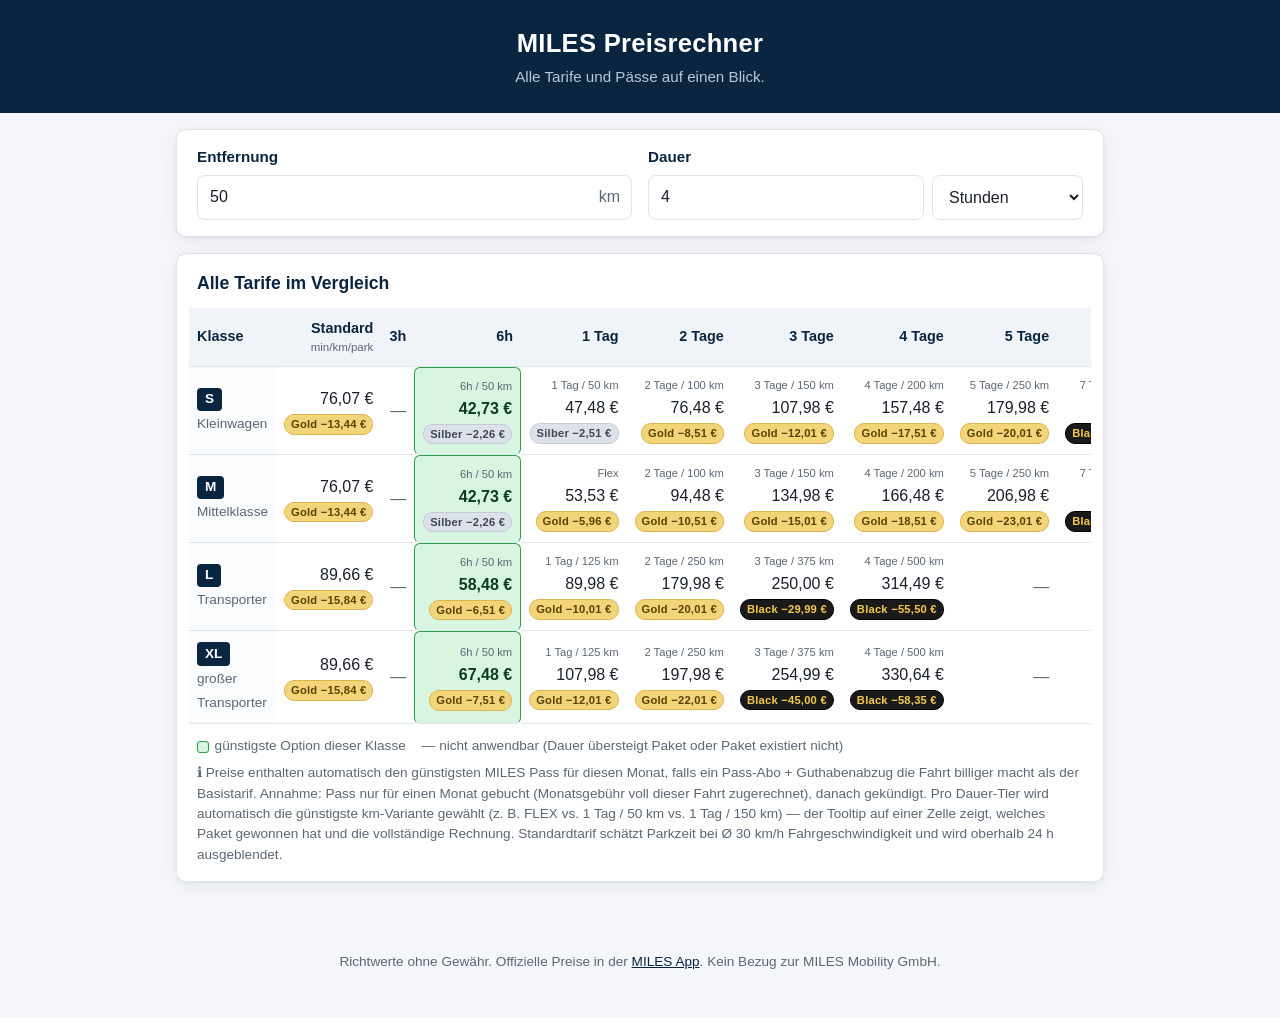
==== index.html @ 7277a5eb "Initial commit: MILES Preisrechner Statische HTML-Seite zum Vergleich aller MILES-Tarife und MILES-P" ====
<!doctype html>
<html lang="de">
<head>
  <meta charset="utf-8">
  <meta name="viewport" content="width=device-width, initial-scale=1">
  <title>MILES Preisrechner</title>
  <meta name="description" content="Vergleiche alle Miles-Tarife und Pässe für deine Fahrt.">
  <link rel="stylesheet" href="styles.css">
</head>
<body>
  <header class="site-header">
    <h1>MILES Preisrechner</h1>
    <p class="subtitle">Alle Tarife und Pässe auf einen Blick.</p>
  </header>

  <main>
    <section class="inputs" aria-labelledby="inputs-heading">
      <h2 id="inputs-heading" class="sr-only">Eingaben</h2>
      <div class="input-group">
        <label for="km">Entfernung</label>
        <div class="input-with-suffix">
          <input type="number" id="km" inputmode="decimal" min="0" step="1" placeholder="z. B. 50" value="50">
          <span class="suffix">km</span>
        </div>
      </div>
      <div class="input-group">
        <label for="duration">Dauer</label>
        <div class="input-duo">
          <input type="number" id="duration" inputmode="decimal" min="0" step="1" placeholder="z. B. 4" value="4">
          <select id="duration-unit" aria-label="Zeiteinheit">
            <option value="min">Minuten</option>
            <option value="h" selected>Stunden</option>
            <option value="tage">Tage</option>
          </select>
        </div>
      </div>
    </section>

    <section class="results" aria-labelledby="results-heading">
      <h2 id="results-heading">Alle Tarife im Vergleich</h2>
      <div class="table-wrapper">
        <table class="results-table">
          <thead>
            <tr>
              <th scope="col">Klasse</th>
              <th scope="col">Standard<br><span class="col-sub">min/km/park</span></th>
              <th scope="col">3h</th>
              <th scope="col">6h</th>
              <th scope="col">1 Tag</th>
              <th scope="col">2 Tage</th>
              <th scope="col">3 Tage</th>
              <th scope="col">4 Tage</th>
              <th scope="col">5 Tage</th>
              <th scope="col">7 Tage</th>
              <th scope="col">9 Tage</th>
            </tr>
          </thead>
          <tbody id="results-body"></tbody>
        </table>
      </div>
      <p class="legend">
        <span class="legend-best"><span class="swatch"></span> günstigste Option dieser Klasse</span>
        <span class="legend-na">— nicht anwendbar (Dauer übersteigt Paket oder Paket existiert nicht)</span>
      </p>
      <p class="assumption">
        ℹ Preise enthalten automatisch den günstigsten MILES Pass für diesen Monat, falls ein Pass-Abo + Guthabenabzug die Fahrt billiger macht als der Basistarif. Annahme: Pass nur für einen Monat gebucht (Monatsgebühr voll dieser Fahrt zugerechnet), danach gekündigt. Pro Dauer-Tier wird automatisch die günstigste km-Variante gewählt (z. B. FLEX vs. 1 Tag / 50 km vs. 1 Tag / 150 km) — der Tooltip auf einer Zelle zeigt, welches Paket gewonnen hat und die vollständige Rechnung. Standardtarif schätzt Parkzeit bei Ø 30 km/h Fahrgeschwindigkeit und wird oberhalb 24 h ausgeblendet.
      </p>
    </section>
  </main>

  <footer class="site-footer">
    <p>Richtwerte ohne Gewähr. Offizielle Preise in der <a href="https://www.miles-mobility.com/" target="_blank" rel="noopener">MILES App</a>. Kein Bezug zur MILES Mobility GmbH.</p>
  </footer>

  <script src="calculator.js"></script>
</body>
</html>
---- styles.css ----
/* ============================================================================
   MILES Preisrechner — Styles
   ============================================================================ */

:root {
  --navy: #0a2540;
  --navy-2: #13355f;
  --ink: #1a1f2c;
  --muted: #5c6776;
  --bg: #f4f6fa;
  --card: #ffffff;
  --border: #dfe4ec;
  --accent: #ff7a00;
  --accent-soft: #fff3e6;
  --best: #d7f5e0;
  --best-border: #29a24a;
  --save: #0e7a3e;
  --lose: #a23030;
  --shadow: 0 1px 3px rgba(10, 37, 64, 0.06), 0 4px 16px rgba(10, 37, 64, 0.06);
}

* { box-sizing: border-box; }

html, body {
  margin: 0;
  padding: 0;
  font-family: -apple-system, BlinkMacSystemFont, "Segoe UI", Roboto, Oxygen, Ubuntu, Cantarell, "Helvetica Neue", Arial, sans-serif;
  background: var(--bg);
  color: var(--ink);
  line-height: 1.5;
}

.sr-only {
  position: absolute;
  width: 1px; height: 1px;
  padding: 0; margin: -1px;
  overflow: hidden; clip: rect(0,0,0,0);
  white-space: nowrap; border: 0;
}

/* Header ------------------------------------------------------------------- */

.site-header {
  background: var(--navy);
  color: #fff;
  padding: 1.5rem 1rem;
  text-align: center;
}
.site-header h1 {
  margin: 0;
  font-size: 1.6rem;
  letter-spacing: 0.01em;
}
.site-header .subtitle {
  margin: 0.25rem 0 0;
  color: #b9c7d9;
  font-size: 0.95rem;
}

/* Layout ------------------------------------------------------------------- */

main {
  max-width: 960px;
  margin: 0 auto;
  padding: 1rem;
}

main > section {
  background: var(--card);
  border: 1px solid var(--border);
  border-radius: 10px;
  padding: 1rem 1.25rem;
  margin-bottom: 1rem;
  box-shadow: var(--shadow);
}

main > section h2 {
  margin: 0 0 0.75rem;
  font-size: 1.1rem;
  color: var(--navy);
}

/* Inputs ------------------------------------------------------------------- */

.inputs {
  display: grid;
  grid-template-columns: 1fr 1fr;
  gap: 1rem;
}

@media (max-width: 520px) {
  .inputs { grid-template-columns: 1fr; }
}

.input-group {
  display: flex;
  flex-direction: column;
  gap: 0.35rem;
}

.input-group.inline {
  flex-direction: row;
  align-items: center;
  gap: 0.75rem;
  flex-wrap: wrap;
}

.input-group label {
  font-weight: 600;
  color: var(--navy);
  font-size: 0.95rem;
}

.input-with-suffix,
.input-duo {
  display: flex;
  align-items: stretch;
  gap: 0.5rem;
}

.input-with-suffix {
  position: relative;
}

input[type="number"],
select {
  font: inherit;
  padding: 0.6rem 0.75rem;
  border: 1px solid var(--border);
  border-radius: 8px;
  background: #fff;
  color: var(--ink);
  width: 100%;
  min-height: 44px;
}

input[type="number"]:focus,
select:focus {
  outline: 2px solid var(--accent);
  outline-offset: 1px;
  border-color: var(--accent);
}

.input-with-suffix .suffix {
  position: absolute;
  right: 0.75rem;
  top: 50%;
  transform: translateY(-50%);
  color: var(--muted);
  pointer-events: none;
}

.input-with-suffix input { padding-right: 2.5rem; }

.input-duo input { flex: 2; }
.input-duo select { flex: 1; min-width: 110px; }

.input-group.inline input {
  width: 90px;
}

/* Results table ------------------------------------------------------------ */

.table-wrapper {
  overflow-x: auto;
  -webkit-overflow-scrolling: touch;
  margin: 0 -0.5rem;
}

.results-table {
  width: 100%;
  min-width: 980px;
  border-collapse: separate;
  border-spacing: 0;
  font-variant-numeric: tabular-nums;
}

.results-table th,
.results-table td {
  padding: 0.6rem 0.5rem;
  text-align: right;
  border-bottom: 1px solid var(--border);
}

.results-table thead th {
  background: #f0f3f8;
  color: var(--navy);
  font-weight: 600;
  font-size: 0.9rem;
  position: sticky;
  top: 0;
}

.results-table thead th:first-child {
  text-align: left;
}

.results-table .col-sub {
  display: block;
  font-size: 0.72rem;
  color: var(--muted);
  font-weight: 400;
  text-transform: lowercase;
}

.results-table tbody th {
  text-align: left;
  font-weight: 600;
  background: #fafbfd;
}

.cls-label {
  display: inline-block;
  background: var(--navy);
  color: #fff;
  padding: 0.1rem 0.5rem;
  border-radius: 4px;
  font-size: 0.85rem;
  margin-right: 0.4rem;
}

.cls-desc {
  color: var(--muted);
  font-weight: 400;
  font-size: 0.85rem;
}

.cls-hint {
  display: block;
  color: var(--lose);
  font-size: 0.75rem;
  font-weight: 400;
  margin-top: 2px;
}

.cell-sub {
  font-size: 0.7rem;
  color: var(--muted);
  font-weight: 400;
  margin-bottom: 2px;
  white-space: nowrap;
}

.cell { cursor: help; }
.cell-na { color: var(--muted); cursor: default; }
.cell-best {
  background: var(--best);
  border: 1px solid var(--best-border);
  font-weight: 700;
  color: #0a3d1e;
  border-radius: 6px;
}
.cell-price {
  font-weight: inherit;
  white-space: nowrap;
}

.pass-badge {
  display: inline-block;
  margin-top: 2px;
  padding: 1px 6px;
  border-radius: 10px;
  font-size: 0.7rem;
  font-weight: 600;
  letter-spacing: 0.02em;
  white-space: nowrap;
}
.pass-silber { background: #dde2ea; color: #3f4654; border: 1px solid #c3cbd8; }
.pass-gold   { background: #f3d478; color: #594200; border: 1px solid #d9b74e; }
.pass-platin { background: #e2e3ef; color: #2b2c5b; border: 1px solid #b9bbd1; }
.pass-black  { background: #1a1a1a; color: #f3c94a; border: 1px solid #000; }

.legend {
  display: flex;
  flex-wrap: wrap;
  gap: 1rem;
  font-size: 0.85rem;
  color: var(--muted);
  margin: 0.75rem 0 0.25rem;
}

.legend-best { display: inline-flex; align-items: center; gap: 0.35rem; }
.swatch {
  display: inline-block;
  width: 12px; height: 12px;
  background: var(--best);
  border: 1px solid var(--best-border);
  border-radius: 3px;
}

.assumption {
  font-size: 0.85rem;
  color: var(--muted);
  margin: 0.4rem 0 0;
}

.muted { color: var(--muted); }

/* Footer ------------------------------------------------------------------- */

.site-footer {
  text-align: center;
  font-size: 0.85rem;
  color: var(--muted);
  padding: 1.5rem 1rem 2rem;
}

.site-footer a { color: var(--navy); }

/* Mobile tweaks ------------------------------------------------------------ */

@media (max-width: 600px) {
  .site-header h1 { font-size: 1.3rem; }
  main { padding: 0.75rem; }
  main > section { padding: 0.85rem 0.85rem; }
  .results-table th,
  .results-table td {
    padding: 0.5rem 0.4rem;
    font-size: 0.9rem;
  }
}
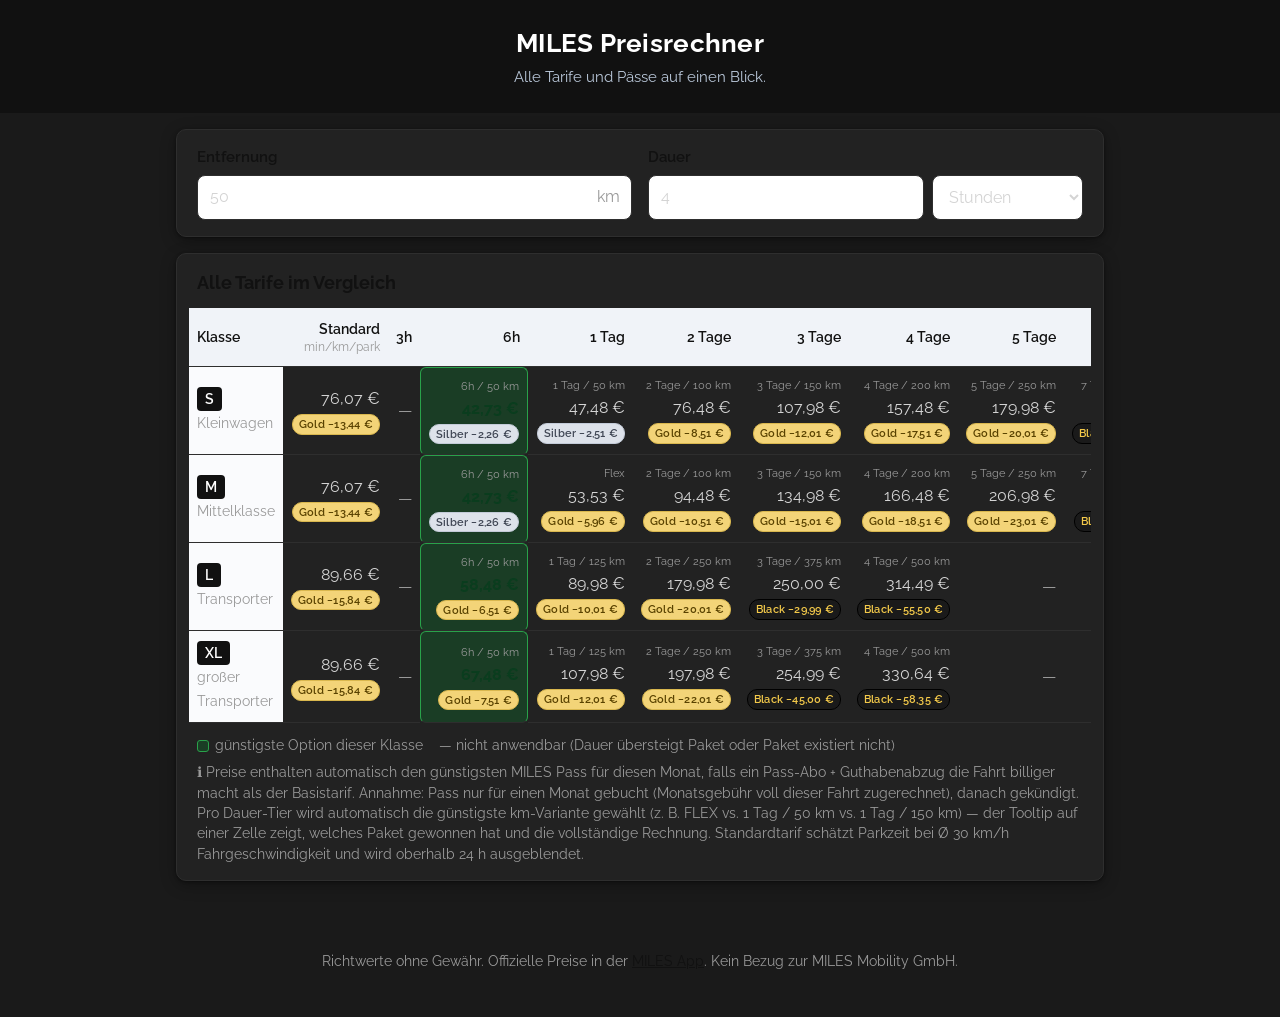
==== commit c9c63fc6: "style: apply brand CSS variables and Raleway to MILES Rechner" ====
--- a/index.html
+++ b/index.html
@@ -5,6 +5,9 @@
   <meta name="viewport" content="width=device-width, initial-scale=1">
   <title>MILES Preisrechner</title>
   <meta name="description" content="Vergleiche alle Miles-Tarife und Pässe für deine Fahrt.">
+  <link rel="preconnect" href="https://fonts.googleapis.com">
+  <link rel="preconnect" href="https://fonts.gstatic.com" crossorigin>
+  <link href="https://fonts.googleapis.com/css2?family=Raleway:wght@400;600;700&display=swap" rel="stylesheet">
   <link rel="stylesheet" href="styles.css">
 </head>
 <body>
--- a/styles.css
+++ b/styles.css
@@ -3,20 +3,20 @@
    ============================================================================ */
 
 :root {
-  --navy: #0a2540;
-  --navy-2: #13355f;
-  --ink: #1a1f2c;
-  --muted: #5c6776;
-  --bg: #f4f6fa;
-  --card: #ffffff;
-  --border: #dfe4ec;
-  --accent: #ff7a00;
-  --accent-soft: #fff3e6;
-  --best: #d7f5e0;
+  --navy: #111111;
+  --navy-2: #1a1a1a;
+  --ink: #d4d4d4;
+  --muted: #999999;
+  --bg: #1a1a1a;
+  --card: #222222;
+  --border: #2e2e2e;
+  --accent: #E8554E;
+  --accent-soft: #2a1a1a;
+  --best: #1a3d25;
   --best-border: #29a24a;
-  --save: #0e7a3e;
-  --lose: #a23030;
-  --shadow: 0 1px 3px rgba(10, 37, 64, 0.06), 0 4px 16px rgba(10, 37, 64, 0.06);
+  --save: #4dbb7a;
+  --lose: #e06060;
+  --shadow: 0 1px 3px rgba(0, 0, 0, 0.4), 0 4px 16px rgba(0, 0, 0, 0.3);
 }
 
 * { box-sizing: border-box; }
@@ -24,7 +24,7 @@
 html, body {
   margin: 0;
   padding: 0;
-  font-family: -apple-system, BlinkMacSystemFont, "Segoe UI", Roboto, Oxygen, Ubuntu, Cantarell, "Helvetica Neue", Arial, sans-serif;
+  font-family: 'Raleway', -apple-system, BlinkMacSystemFont, "Segoe UI", Roboto, sans-serif;
   background: var(--bg);
   color: var(--ink);
   line-height: 1.5;
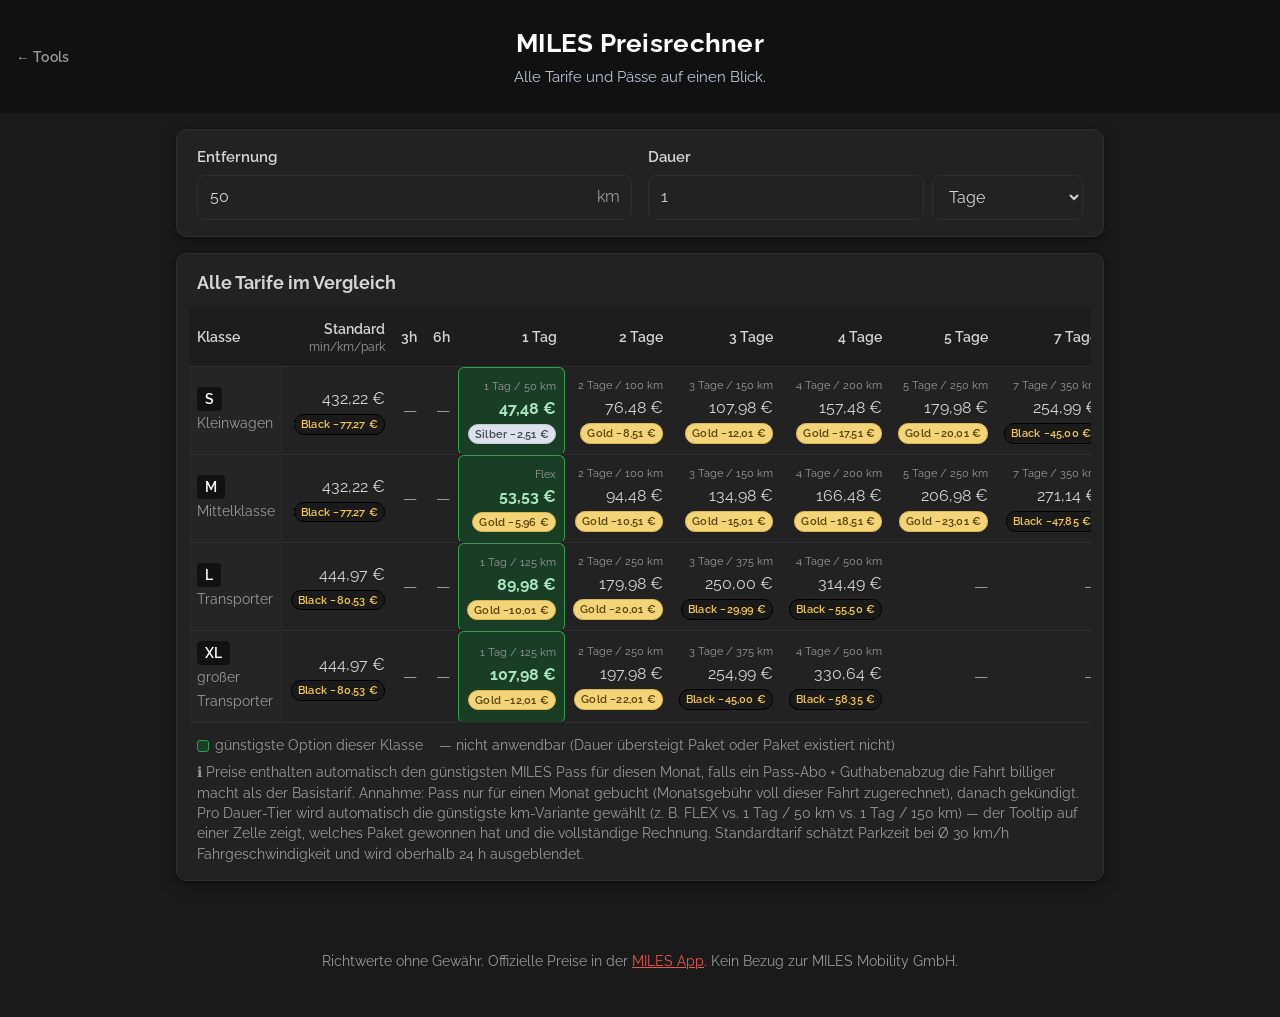
==== commit d41ae743: "Styling changes and readme added" ====
--- a/index.html
+++ b/index.html
@@ -12,6 +12,7 @@
 </head>
 <body>
   <header class="site-header">
+    <a href="https://tools.maxlamm.de" class="back-link" aria-label="Zurück zur Übersicht">← Tools</a>
     <h1>MILES Preisrechner</h1>
     <p class="subtitle">Alle Tarife und Pässe auf einen Blick.</p>
   </header>
@@ -29,11 +30,11 @@
       <div class="input-group">
         <label for="duration">Dauer</label>
         <div class="input-duo">
-          <input type="number" id="duration" inputmode="decimal" min="0" step="1" placeholder="z. B. 4" value="4">
+          <input type="number" id="duration" inputmode="decimal" min="0" step="1" placeholder="z. B. 1" value="1">
           <select id="duration-unit" aria-label="Zeiteinheit">
             <option value="min">Minuten</option>
-            <option value="h" selected>Stunden</option>
-            <option value="tage">Tage</option>
+            <option value="h">Stunden</option>
+            <option value="tage" selected>Tage</option>
           </select>
         </div>
       </div>
--- a/styles.css
+++ b/styles.css
@@ -45,7 +45,21 @@
   color: #fff;
   padding: 1.5rem 1rem;
   text-align: center;
-}
+  position: relative;
+}
+.back-link {
+  position: absolute;
+  left: 1rem;
+  top: 50%;
+  transform: translateY(-50%);
+  color: var(--muted);
+  text-decoration: none;
+  font-size: 0.85rem;
+  font-weight: 600;
+  letter-spacing: 0.02em;
+  transition: color 0.15s;
+}
+.back-link:hover { color: var(--ink); }
 .site-header h1 {
   margin: 0;
   font-size: 1.6rem;
@@ -77,7 +91,7 @@
 main > section h2 {
   margin: 0 0 0.75rem;
   font-size: 1.1rem;
-  color: var(--navy);
+  color: var(--ink);
 }
 
 /* Inputs ------------------------------------------------------------------- */
@@ -107,7 +121,7 @@
 
 .input-group label {
   font-weight: 600;
-  color: var(--navy);
+  color: var(--ink);
   font-size: 0.95rem;
 }
 
@@ -128,7 +142,7 @@
   padding: 0.6rem 0.75rem;
   border: 1px solid var(--border);
   border-radius: 8px;
-  background: #fff;
+  background: var(--card);
   color: var(--ink);
   width: 100%;
   min-height: 44px;
@@ -183,8 +197,8 @@
 }
 
 .results-table thead th {
-  background: #f0f3f8;
-  color: var(--navy);
+  background: #1d1d1d;
+  color: var(--ink);
   font-weight: 600;
   font-size: 0.9rem;
   position: sticky;
@@ -206,7 +220,7 @@
 .results-table tbody th {
   text-align: left;
   font-weight: 600;
-  background: #fafbfd;
+  background: #252525;
 }
 
 .cls-label {
@@ -247,7 +261,7 @@
   background: var(--best);
   border: 1px solid var(--best-border);
   font-weight: 700;
-  color: #0a3d1e;
+  color: #a8e6bf;
   border-radius: 6px;
 }
 .cell-price {
@@ -305,7 +319,7 @@
   padding: 1.5rem 1rem 2rem;
 }
 
-.site-footer a { color: var(--navy); }
+.site-footer a { color: var(--accent); }
 
 /* Mobile tweaks ------------------------------------------------------------ */
 
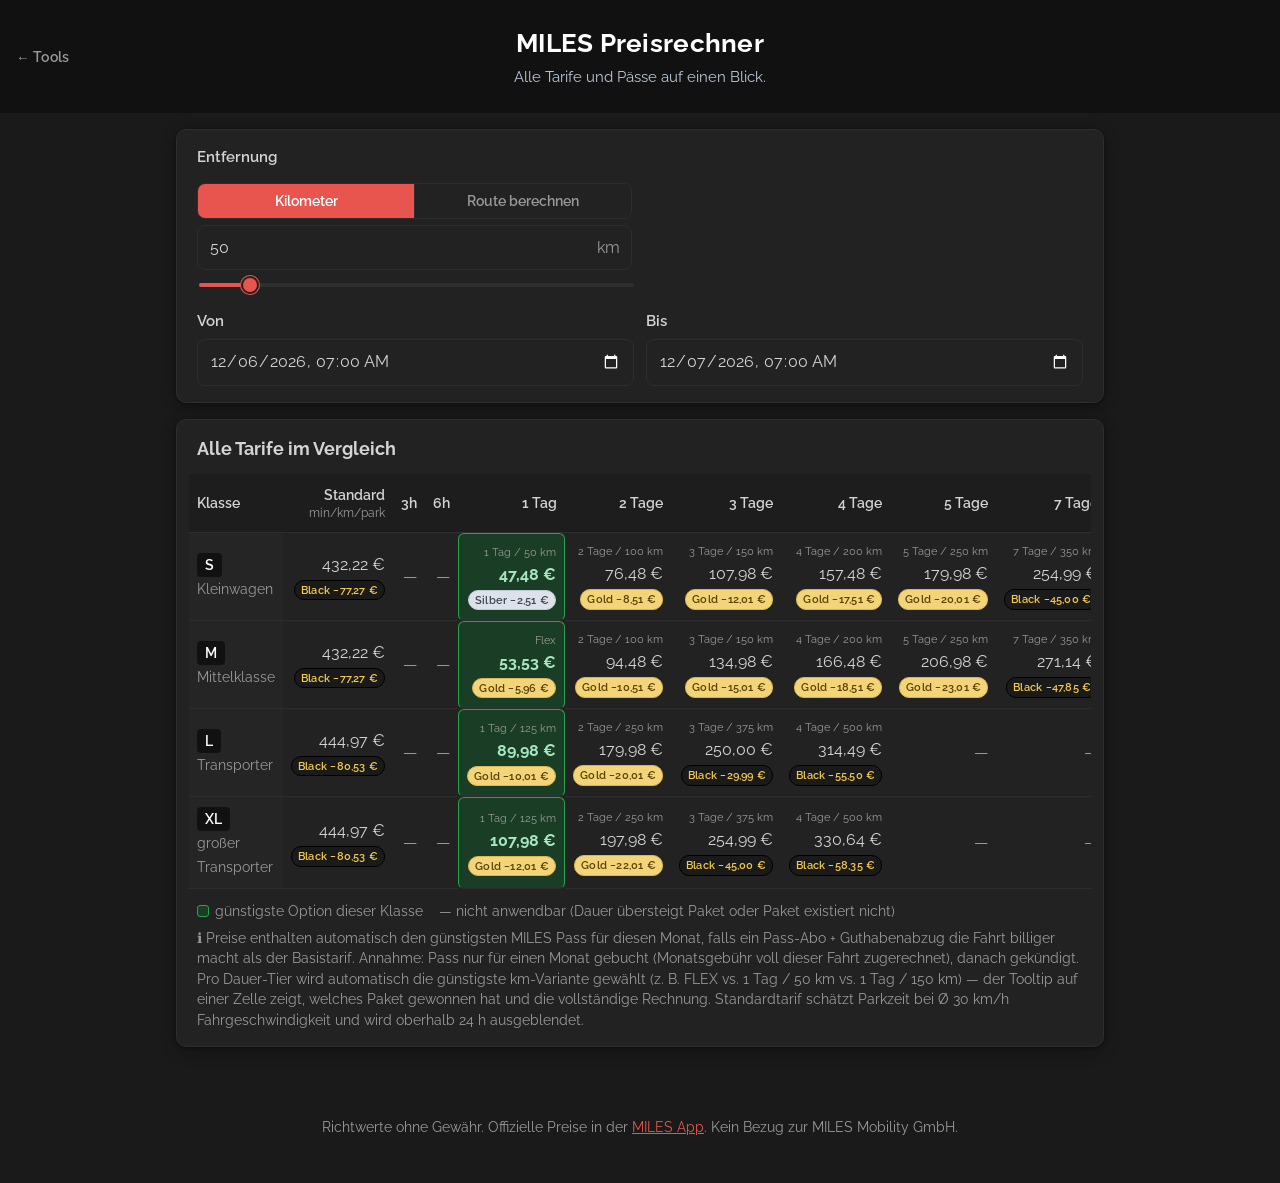
==== commit 5a914b04: "feat: Routenrechner mit Autocomplete, Slider-Schritte und Datums-Picker   - km-Slider und Eingabefel" ====
--- a/index.html
+++ b/index.html
@@ -22,21 +22,48 @@
       <h2 id="inputs-heading" class="sr-only">Eingaben</h2>
       <div class="input-group">
         <label for="km">Entfernung</label>
-        <div class="input-with-suffix">
-          <input type="number" id="km" inputmode="decimal" min="0" step="1" placeholder="z. B. 50" value="50">
-          <span class="suffix">km</span>
+        <div class="km-mode-toggle" role="group" aria-label="Eingabemodus">
+          <button class="km-mode-btn active" id="btn-manual" type="button">Kilometer</button>
+          <button class="km-mode-btn" id="btn-route" type="button">Route berechnen</button>
+        </div>
+        <div class="route-inputs" id="route-section" hidden>
+          <div class="autocomplete-wrap">
+            <input type="text" id="route-start" placeholder="Startort, z. B. Berlin Mitte" autocomplete="off">
+            <ul class="autocomplete-list" id="ac-start" hidden role="listbox"></ul>
+          </div>
+          <div class="autocomplete-wrap">
+            <input type="text" id="route-end" placeholder="Zielort, z. B. Hamburg HBF" autocomplete="off">
+            <ul class="autocomplete-list" id="ac-end" hidden role="listbox"></ul>
+          </div>
+          <label class="checkbox-label">
+            <input type="checkbox" id="route-return">
+            Hin- und Rückfahrt
+          </label>
+          <button type="button" id="route-calc-btn">Entfernung berechnen</button>
+          <p class="route-result" id="route-result" hidden></p>
+        </div>
+        <div id="km-section">
+          <div class="input-with-suffix">
+            <input type="number" id="km" inputmode="decimal" min="0" max="500" step="5" placeholder="z. B. 50" value="50">
+            <span class="suffix">km</span>
+          </div>
+          <input type="range" id="km-slider" min="0" max="500" step="5" value="50" aria-label="Entfernung in km">
         </div>
       </div>
-      <div class="input-group">
-        <label for="duration">Dauer</label>
-        <div class="input-duo">
-          <input type="number" id="duration" inputmode="decimal" min="0" step="1" placeholder="z. B. 1" value="1">
-          <select id="duration-unit" aria-label="Zeiteinheit">
-            <option value="min">Minuten</option>
-            <option value="h">Stunden</option>
-            <option value="tage" selected>Tage</option>
-          </select>
+      <div class="input-group input-group--datetime">
+        <div class="datetime-pair">
+          <div class="datetime-field">
+            <label for="dt-start">Von</label>
+            <input type="datetime-local" id="dt-start">
+          </div>
+          <div class="datetime-field">
+            <label for="dt-end">Bis</label>
+            <input type="datetime-local" id="dt-end">
+          </div>
         </div>
+        <p class="datetime-error" id="datetime-error" role="alert" aria-live="polite" hidden>
+          „Bis" muss nach „Von" liegen.
+        </p>
       </div>
     </section>
 
--- a/styles.css
+++ b/styles.css
@@ -20,6 +20,7 @@
 }
 
 * { box-sizing: border-box; }
+[hidden] { display: none !important; }
 
 html, body {
   margin: 0;
@@ -333,3 +334,263 @@
     font-size: 0.9rem;
   }
 }
+
+/* Km-Slider ---------------------------------------------------------------- */
+
+input[type="range"] {
+  -webkit-appearance: none;
+  appearance: none;
+  width: 100%;
+  height: 4px;
+  border-radius: 2px;
+  background: var(--border);
+  background-image: linear-gradient(var(--accent), var(--accent));
+  background-size: 10% 100%;
+  background-repeat: no-repeat;
+  outline: none;
+  cursor: pointer;
+  margin-top: 0.5rem;
+}
+
+input[type="range"]::-webkit-slider-thumb {
+  -webkit-appearance: none;
+  appearance: none;
+  width: 18px;
+  height: 18px;
+  border-radius: 50%;
+  background: var(--accent);
+  cursor: pointer;
+  border: 2px solid var(--card);
+  box-shadow: 0 0 0 1px var(--accent);
+}
+
+input[type="range"]::-moz-range-thumb {
+  width: 18px;
+  height: 18px;
+  border-radius: 50%;
+  background: var(--accent);
+  cursor: pointer;
+  border: 2px solid var(--card);
+}
+
+input[type="range"]:focus {
+  outline: 2px solid var(--accent);
+  outline-offset: 2px;
+}
+
+/* Km-Modus-Toggle ---------------------------------------------------------- */
+
+.km-mode-toggle {
+  display: flex;
+  border-radius: 8px;
+  overflow: hidden;
+  border: 1px solid var(--border);
+  margin-top: 0.5rem;
+}
+
+.km-mode-btn {
+  flex: 1;
+  padding: 0.45rem 0.5rem;
+  background: var(--card);
+  color: var(--muted);
+  border: none;
+  cursor: pointer;
+  font: inherit;
+  font-size: 0.85rem;
+  font-weight: 600;
+  transition: background 0.15s, color 0.15s;
+}
+
+.km-mode-btn + .km-mode-btn {
+  border-left: 1px solid var(--border);
+}
+
+.km-mode-btn.active {
+  background: var(--accent);
+  color: #fff;
+}
+
+.km-mode-btn:hover:not(.active) {
+  background: var(--navy-2);
+  color: var(--ink);
+}
+
+/* Route-Eingabe ------------------------------------------------------------ */
+
+.route-inputs {
+  display: flex;
+  flex-direction: column;
+  gap: 0.4rem;
+  margin-top: 0.5rem;
+}
+
+.route-inputs input[type="text"] {
+  font: inherit;
+  padding: 0.6rem 0.75rem;
+  border: 1px solid var(--border);
+  border-radius: 8px;
+  background: var(--card);
+  color: var(--ink);
+  width: 100%;
+  min-height: 44px;
+}
+
+.route-inputs input[type="text"]::placeholder { color: var(--muted); }
+
+.route-inputs input[type="text"]:focus {
+  outline: 2px solid var(--accent);
+  outline-offset: 1px;
+  border-color: var(--accent);
+}
+
+.checkbox-label {
+  display: flex;
+  align-items: center;
+  gap: 0.5rem;
+  font-size: 0.9rem;
+  color: var(--ink);
+  cursor: pointer;
+  user-select: none;
+}
+
+.checkbox-label input[type="checkbox"] {
+  width: 16px;
+  height: 16px;
+  accent-color: var(--accent);
+  cursor: pointer;
+  flex-shrink: 0;
+}
+
+#route-calc-btn {
+  background: var(--accent);
+  color: #fff;
+  border: none;
+  border-radius: 8px;
+  padding: 0.6rem 1rem;
+  cursor: pointer;
+  font: inherit;
+  font-weight: 600;
+  min-height: 44px;
+  transition: opacity 0.15s;
+}
+
+#route-calc-btn:hover { opacity: 0.85; }
+#route-calc-btn:disabled { opacity: 0.5; cursor: default; }
+
+.route-result {
+  font-size: 0.85rem;
+  color: var(--save);
+  margin: 0;
+}
+
+.route-result--error { color: var(--lose); }
+
+/* Autocomplete-Dropdown ---------------------------------------------------- */
+
+.autocomplete-wrap {
+  position: relative;
+}
+
+.autocomplete-list {
+  position: absolute;
+  top: calc(100% + 3px);
+  left: 0;
+  right: 0;
+  z-index: 100;
+  margin: 0;
+  padding: 0.25rem 0;
+  list-style: none;
+  background: #2a2a2a;
+  border: 1px solid var(--border);
+  border-radius: 8px;
+  box-shadow: var(--shadow);
+  max-height: 220px;
+  overflow-y: auto;
+}
+
+.autocomplete-list li {
+  display: flex;
+  flex-direction: column;
+  padding: 0.5rem 0.75rem;
+  cursor: pointer;
+  gap: 0.1rem;
+}
+
+.autocomplete-list li:hover,
+.autocomplete-list li.ac-active {
+  background: var(--accent-soft);
+}
+
+.ac-main {
+  font-size: 0.9rem;
+  color: var(--ink);
+  white-space: nowrap;
+  overflow: hidden;
+  text-overflow: ellipsis;
+}
+
+.ac-sub {
+  font-size: 0.75rem;
+  color: var(--muted);
+  white-space: nowrap;
+  overflow: hidden;
+  text-overflow: ellipsis;
+}
+
+/* Datetime-Picker ---------------------------------------------------------- */
+
+.input-group--datetime {
+  grid-column: 1 / -1;
+}
+
+.datetime-pair {
+  display: flex;
+  gap: 0.75rem;
+}
+
+.datetime-field {
+  display: flex;
+  flex-direction: column;
+  gap: 0.35rem;
+  flex: 1;
+}
+
+.datetime-field label {
+  font-weight: 600;
+  color: var(--ink);
+  font-size: 0.95rem;
+}
+
+input[type="datetime-local"] {
+  font: inherit;
+  padding: 0.6rem 0.75rem;
+  border: 1px solid var(--border);
+  border-radius: 8px;
+  background: var(--card);
+  color: var(--ink);
+  width: 100%;
+  min-height: 44px;
+  color-scheme: dark;
+}
+
+input[type="datetime-local"]:focus {
+  outline: 2px solid var(--accent);
+  outline-offset: 1px;
+  border-color: var(--accent);
+}
+
+input[type="datetime-local"].is-invalid {
+  border-color: var(--lose);
+  outline: 2px solid var(--lose);
+  outline-offset: 1px;
+}
+
+.datetime-error {
+  color: var(--lose);
+  font-size: 0.85rem;
+  margin: 0.35rem 0 0;
+}
+
+@media (max-width: 400px) {
+  .datetime-pair { flex-direction: column; }
+}
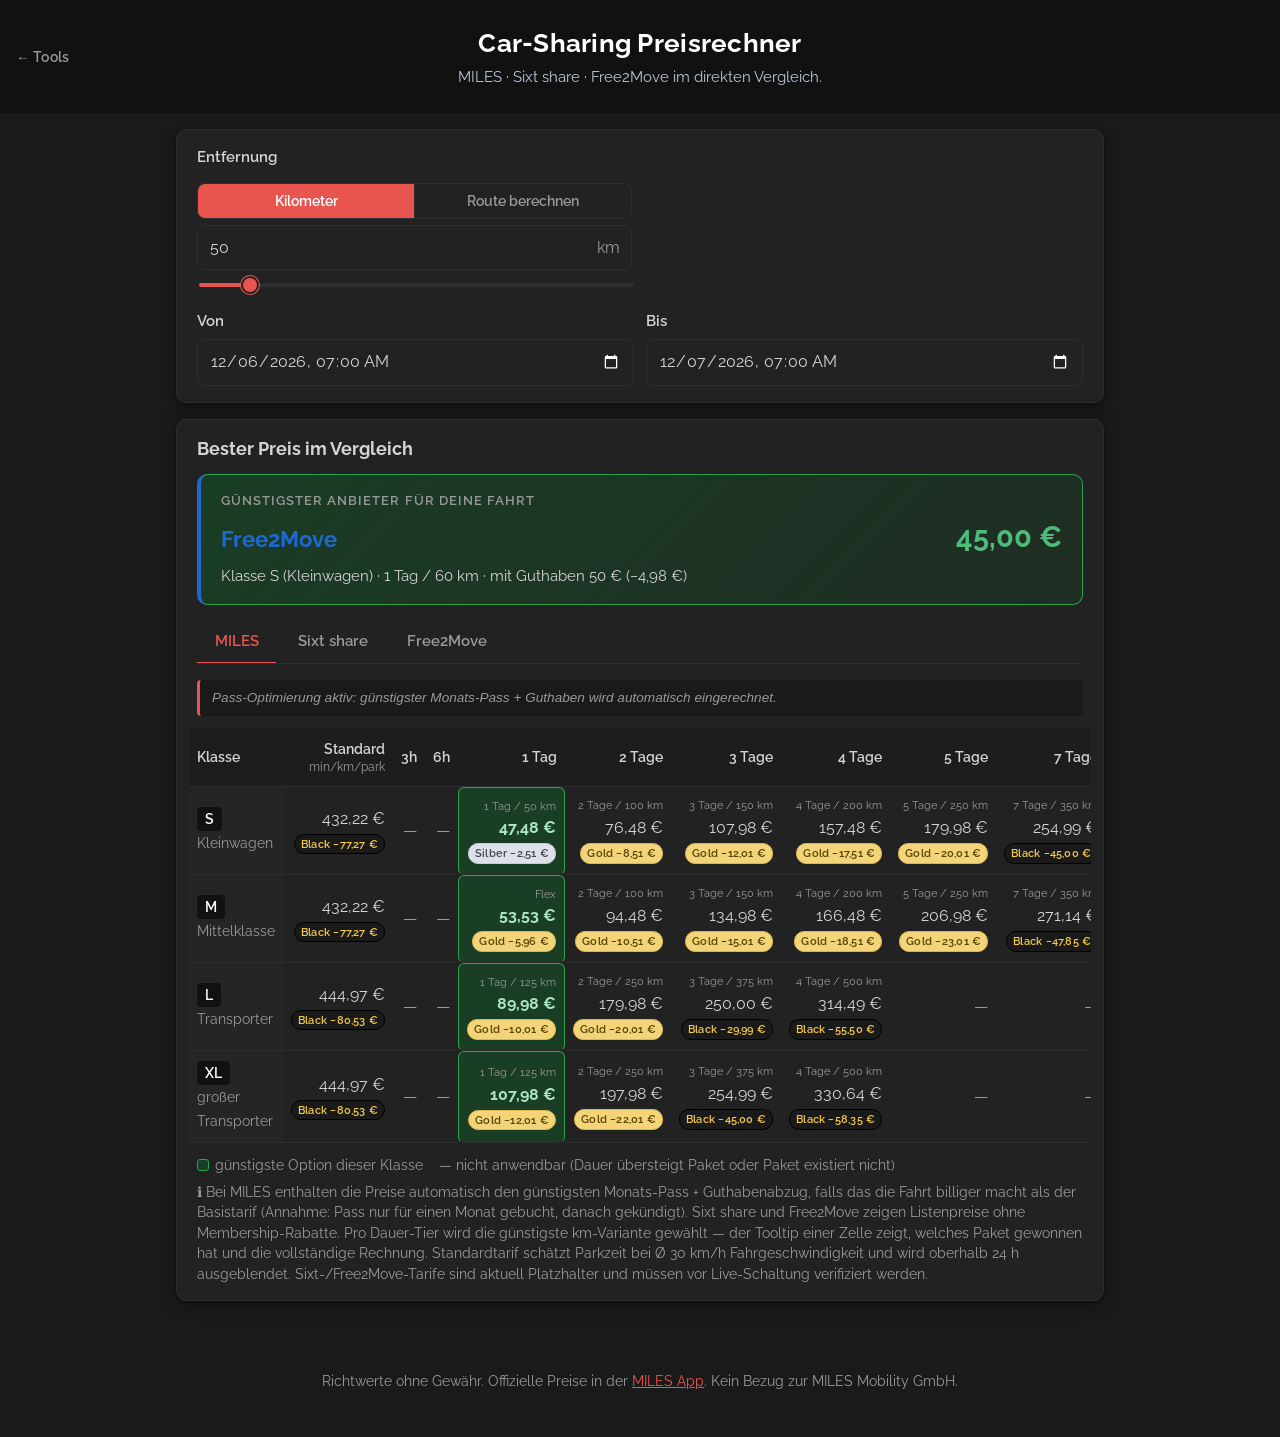
==== commit fe2cf7bd: "MILES-only-Rechner zur vollständigen Drei-Anbieter-Vergleichsplattform   erweitert. Für eine gegeben" ====
--- a/index.html
+++ b/index.html
@@ -3,8 +3,8 @@
 <head>
   <meta charset="utf-8">
   <meta name="viewport" content="width=device-width, initial-scale=1">
-  <title>MILES Preisrechner</title>
-  <meta name="description" content="Vergleiche alle Miles-Tarife und Pässe für deine Fahrt.">
+  <title>Car-Sharing Preisrechner — MILES, Sixt share, Free2Move</title>
+  <meta name="description" content="Vergleiche Tarife von MILES, Sixt share und Free2Move für deine Fahrt.">
   <link rel="preconnect" href="https://fonts.googleapis.com">
   <link rel="preconnect" href="https://fonts.gstatic.com" crossorigin>
   <link href="https://fonts.googleapis.com/css2?family=Raleway:wght@400;600;700&display=swap" rel="stylesheet">
@@ -13,8 +13,8 @@
 <body>
   <header class="site-header">
     <a href="https://tools.maxlamm.de" class="back-link" aria-label="Zurück zur Übersicht">← Tools</a>
-    <h1>MILES Preisrechner</h1>
-    <p class="subtitle">Alle Tarife und Pässe auf einen Blick.</p>
+    <h1>Car-Sharing Preisrechner</h1>
+    <p class="subtitle">MILES · Sixt share · Free2Move im direkten Vergleich.</p>
   </header>
 
   <main>
@@ -68,33 +68,26 @@
     </section>
 
     <section class="results" aria-labelledby="results-heading">
-      <h2 id="results-heading">Alle Tarife im Vergleich</h2>
-      <div class="table-wrapper">
-        <table class="results-table">
-          <thead>
-            <tr>
-              <th scope="col">Klasse</th>
-              <th scope="col">Standard<br><span class="col-sub">min/km/park</span></th>
-              <th scope="col">3h</th>
-              <th scope="col">6h</th>
-              <th scope="col">1 Tag</th>
-              <th scope="col">2 Tage</th>
-              <th scope="col">3 Tage</th>
-              <th scope="col">4 Tage</th>
-              <th scope="col">5 Tage</th>
-              <th scope="col">7 Tage</th>
-              <th scope="col">9 Tage</th>
-            </tr>
-          </thead>
-          <tbody id="results-body"></tbody>
-        </table>
+      <h2 id="results-heading">Bester Preis im Vergleich</h2>
+
+      <div id="best-overall" class="best-overall-card" hidden>
+        <div class="best-overall-label">Günstigster Anbieter für deine Fahrt</div>
+        <div class="best-overall-headline">
+          <span class="best-overall-provider" id="best-provider"></span>
+          <span class="best-overall-price" id="best-price"></span>
+        </div>
+        <div class="best-overall-detail" id="best-detail"></div>
       </div>
+
+      <div class="provider-tabs" role="tablist" id="provider-tabs"></div>
+      <div id="provider-panels"></div>
+
       <p class="legend">
         <span class="legend-best"><span class="swatch"></span> günstigste Option dieser Klasse</span>
         <span class="legend-na">— nicht anwendbar (Dauer übersteigt Paket oder Paket existiert nicht)</span>
       </p>
       <p class="assumption">
-        ℹ Preise enthalten automatisch den günstigsten MILES Pass für diesen Monat, falls ein Pass-Abo + Guthabenabzug die Fahrt billiger macht als der Basistarif. Annahme: Pass nur für einen Monat gebucht (Monatsgebühr voll dieser Fahrt zugerechnet), danach gekündigt. Pro Dauer-Tier wird automatisch die günstigste km-Variante gewählt (z. B. FLEX vs. 1 Tag / 50 km vs. 1 Tag / 150 km) — der Tooltip auf einer Zelle zeigt, welches Paket gewonnen hat und die vollständige Rechnung. Standardtarif schätzt Parkzeit bei Ø 30 km/h Fahrgeschwindigkeit und wird oberhalb 24 h ausgeblendet.
+        ℹ Bei MILES enthalten die Preise automatisch den günstigsten Monats-Pass + Guthabenabzug, falls das die Fahrt billiger macht als der Basistarif (Annahme: Pass nur für einen Monat gebucht, danach gekündigt). Sixt share und Free2Move zeigen Listenpreise ohne Membership-Rabatte. Pro Dauer-Tier wird die günstigste km-Variante gewählt — der Tooltip einer Zelle zeigt, welches Paket gewonnen hat und die vollständige Rechnung. Standardtarif schätzt Parkzeit bei Ø 30 km/h Fahrgeschwindigkeit und wird oberhalb 24 h ausgeblendet. Sixt-/Free2Move-Tarife sind aktuell Platzhalter und müssen vor Live-Schaltung verifiziert werden.
       </p>
     </section>
   </main>
--- a/styles.css
+++ b/styles.css
@@ -17,7 +17,15 @@
   --save: #4dbb7a;
   --lose: #e06060;
   --shadow: 0 1px 3px rgba(0, 0, 0, 0.4), 0 4px 16px rgba(0, 0, 0, 0.3);
-}
+
+  --brand-miles: #E8554E;
+  --brand-sixt: #ff5f00;
+  --brand-free2move: #1c69d4;
+}
+
+.provider-miles { --brand: var(--brand-miles); }
+.provider-sixt { --brand: var(--brand-sixt); }
+.provider-free2move { --brand: var(--brand-free2move); }
 
 * { box-sizing: border-box; }
 [hidden] { display: none !important; }
@@ -280,10 +288,12 @@
   letter-spacing: 0.02em;
   white-space: nowrap;
 }
-.pass-silber { background: #dde2ea; color: #3f4654; border: 1px solid #c3cbd8; }
-.pass-gold   { background: #f3d478; color: #594200; border: 1px solid #d9b74e; }
-.pass-platin { background: #e2e3ef; color: #2b2c5b; border: 1px solid #b9bbd1; }
-.pass-black  { background: #1a1a1a; color: #f3c94a; border: 1px solid #000; }
+.pass-silber  { background: #dde2ea; color: #3f4654; border: 1px solid #c3cbd8; }
+.pass-gold    { background: #f3d478; color: #594200; border: 1px solid #d9b74e; }
+.pass-platin  { background: #e2e3ef; color: #2b2c5b; border: 1px solid #b9bbd1; }
+.pass-black   { background: #1a1a1a; color: #f3c94a; border: 1px solid #000; }
+.pass-tier50  { background: #d4e4f7; color: #1c4a8c; border: 1px solid #a0c0e8; }
+.pass-tier100 { background: #1c69d4; color: #fff;    border: 1px solid #1558b0; }
 
 .legend {
   display: flex;
@@ -594,3 +604,116 @@
 @media (max-width: 400px) {
   .datetime-pair { flex-direction: column; }
 }
+
+/* Best-Overall-Card ---------------------------------------------------------- */
+
+.best-overall-card {
+  background: linear-gradient(135deg, var(--best) 0%, rgba(26, 61, 37, 0.4) 100%);
+  border: 1px solid var(--best-border);
+  border-left: 4px solid var(--brand, var(--best-border));
+  border-radius: 10px;
+  padding: 1rem 1.25rem;
+  margin-bottom: 1rem;
+}
+
+.best-overall-label {
+  font-size: 0.8rem;
+  text-transform: uppercase;
+  letter-spacing: 0.08em;
+  color: var(--muted);
+  font-weight: 600;
+}
+
+.best-overall-headline {
+  display: flex;
+  align-items: baseline;
+  justify-content: space-between;
+  gap: 1rem;
+  margin: 0.35rem 0 0.4rem;
+  flex-wrap: wrap;
+}
+
+.best-overall-provider {
+  font-size: 1.4rem;
+  font-weight: 700;
+  color: var(--brand, #fff);
+}
+
+.best-overall-price {
+  font-size: 1.8rem;
+  font-weight: 700;
+  color: var(--save);
+}
+
+.best-overall-detail {
+  font-size: 0.95rem;
+  color: var(--ink);
+}
+
+/* Provider-Tabs -------------------------------------------------------------- */
+
+.provider-tabs {
+  display: flex;
+  gap: 0.25rem;
+  border-bottom: 1px solid var(--border);
+  margin-bottom: 0;
+  overflow-x: auto;
+  scrollbar-width: thin;
+}
+
+.tab-btn {
+  background: transparent;
+  border: none;
+  color: var(--muted);
+  font-family: inherit;
+  font-size: 0.95rem;
+  font-weight: 600;
+  padding: 0.7rem 1.1rem;
+  cursor: pointer;
+  border-bottom: 2px solid transparent;
+  margin-bottom: -1px;
+  transition: color 0.15s, border-color 0.15s, background 0.15s;
+  white-space: nowrap;
+}
+
+.tab-btn:hover {
+  color: var(--ink);
+  background: var(--accent-soft);
+}
+
+.tab-btn[aria-selected="true"] {
+  color: var(--brand, var(--accent));
+  border-bottom-color: var(--brand, var(--accent));
+}
+
+.tab-btn:focus-visible {
+  outline: 2px solid var(--brand, var(--accent));
+  outline-offset: -2px;
+}
+
+/* Provider-Panels ----------------------------------------------------------- */
+
+.provider-panel {
+  padding-top: 1rem;
+}
+
+.provider-note {
+  font-size: 0.85rem;
+  color: var(--muted);
+  font-style: italic;
+  margin: 0 0 0.75rem;
+  padding: 0.5rem 0.75rem;
+  background: var(--navy-2);
+  border-left: 3px solid var(--brand, var(--accent));
+  border-radius: 4px;
+}
+
+@media (max-width: 600px) {
+  .best-overall-headline {
+    flex-direction: column;
+    align-items: flex-start;
+    gap: 0.25rem;
+  }
+  .best-overall-price { font-size: 1.5rem; }
+  .tab-btn { padding: 0.6rem 0.8rem; font-size: 0.9rem; }
+}
